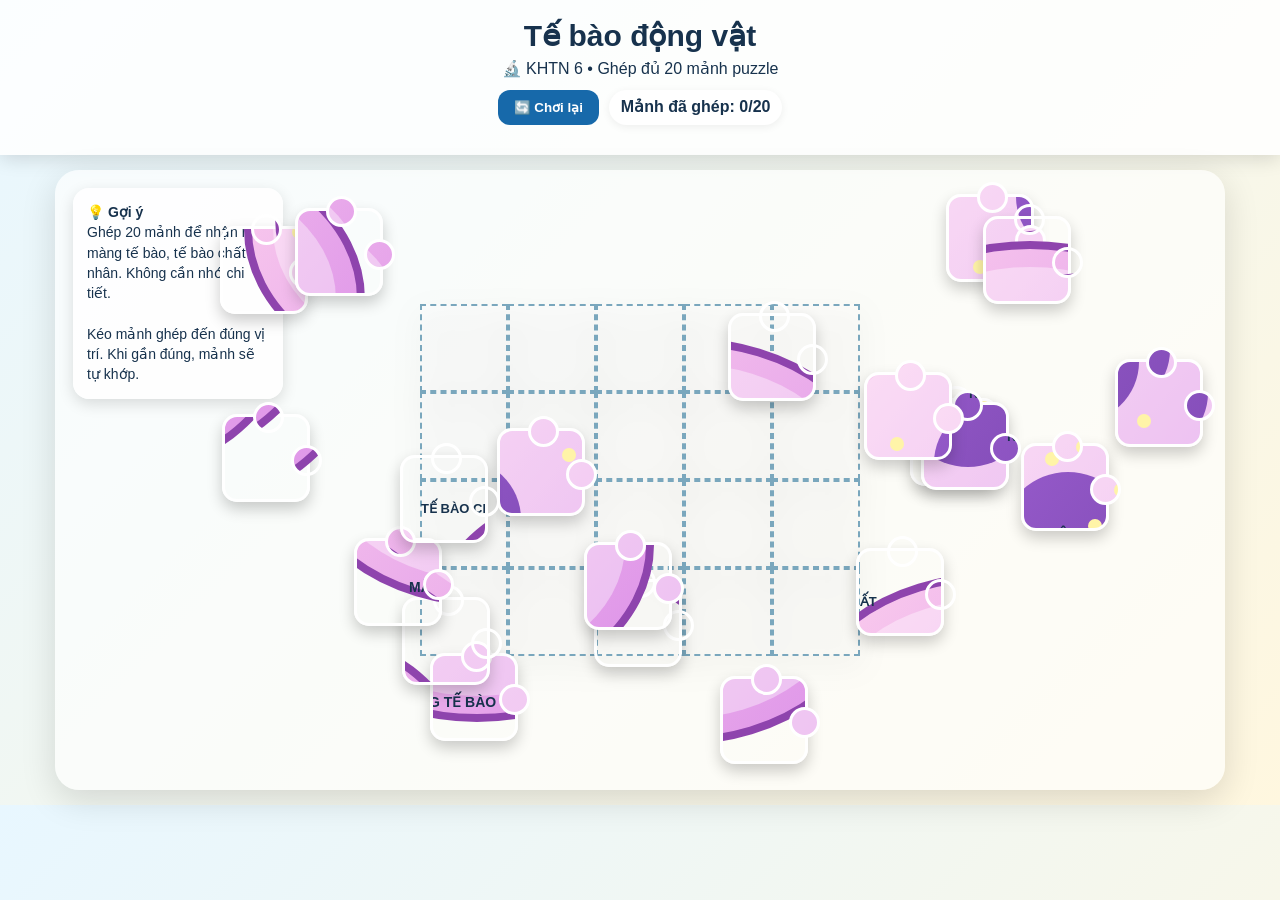
==== animal.html @ d8bb4f84 "Tạo trò chơi tế bào động vật" ====
<!doctype html><html lang="vi"><head><meta charset="utf-8"><meta name="viewport" content="width=device-width,initial-scale=1"><title>Game ghép hình – Tế bào động vật</title><link rel="stylesheet" href="style.css"></head><body data-type="animal"><header><h1 id="title">Tế bào động vật</h1><p>🔬 KHTN 6 • Ghép đủ 20 mảnh puzzle</p><div class="bar"><button class="btn" id="restart">🔄 Chơi lại</button><span class="tag">Mảnh đã ghép: <b id="count">0/20</b></span></div></header><main id="game"><div class="success">🎉 Tuyệt vời! Em đã hoàn thành hình tế bào động vật!</div><div class="board"><div class="hint">💡 <b>Gợi ý</b><br><span id="hint"></span><br><br>Kéo mảnh ghép đến đúng vị trí. Khi gần đúng, mảnh sẽ tự khớp.</div><div class="target"></div></div></main><script src="game.js"></script></body></html>
---- style.css ----
*{box-sizing:border-box}body{margin:0;font-family:Arial,sans-serif;background:linear-gradient(135deg,#e8f7ff,#fff7df);color:#17324d}header{padding:18px;text-align:center;background:rgba(255,255,255,.85);box-shadow:0 4px 18px #0002}h1{margin:0 0 6px;font-size:30px}p{margin:4px}.bar{display:flex;gap:10px;justify-content:center;flex-wrap:wrap;margin:12px}.btn{border:0;border-radius:12px;padding:10px 16px;font-weight:700;cursor:pointer;background:#1769aa;color:white}.btn:hover{transform:translateY(-1px)}#game{max-width:1200px;margin:auto;padding:15px}.board{position:relative;min-height:620px;border-radius:24px;background:rgba(255,255,255,.65);box-shadow:0 10px 35px #0002;overflow:hidden}.target{position:absolute;left:50%;top:50%;transform:translate(-50%,-50%);width:440px;height:352px;display:grid;grid-template-columns:repeat(5,88px);grid-template-rows:repeat(4,88px);filter:drop-shadow(0 10px 15px #0002)}.slot{width:88px;height:88px;border:2px dashed #7aa7bd;position:relative;background:#ffffff33}.slot.ok{border-color:#20a36a;background:#20a36a22}.piece{position:absolute;width:88px;height:88px;touch-action:none;cursor:grab;z-index:3;background-repeat:no-repeat;background-size:440px 352px;border:3px solid #fff;border-radius:15px;box-shadow:0 7px 15px #0003;transition:box-shadow .15s,transform .15s}.piece:before,.piece:after{content:"";position:absolute;border:3px solid #fff;background:inherit;border-radius:50%;z-index:-1}.piece:before{width:25px;height:25px;left:28px;top:-15px}.piece:after{width:25px;height:25px;right:-15px;top:28px}.piece.drag{cursor:grabbing;box-shadow:0 14px 25px #0004;transform:scale(1.05)}.hint{position:absolute;left:18px;top:18px;width:210px;padding:14px;border-radius:16px;background:#ffffffdd;box-shadow:0 5px 15px #0002;font-size:14px;line-height:1.45}.legend{display:flex;justify-content:center;gap:14px;flex-wrap:wrap;margin:10px}.tag{padding:7px 12px;border-radius:20px;background:white;box-shadow:0 2px 8px #0001;font-weight:700}.success{display:none;text-align:center;padding:12px;border-radius:15px;background:#dff7e8;color:#13663f;font-weight:700;margin:10px}.success.show{display:block}@media(max-width:850px){.hint{position:static;width:auto;margin:10px}.board{min-height:760px}.target{transform:translateX(-50%) scale(.78);transform-origin:top center;top:270px}.piece{transform:scale(.82);transform-origin:top left}}
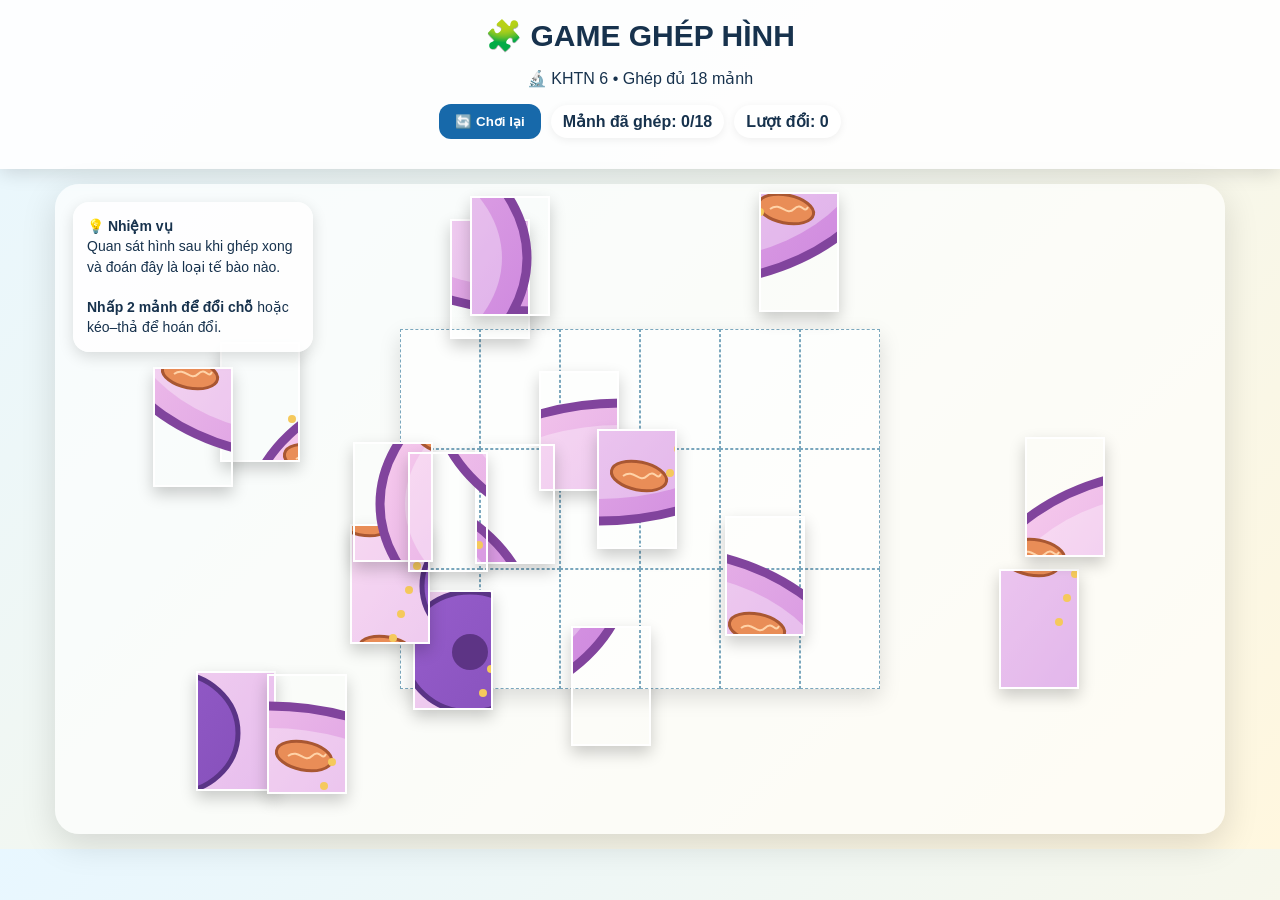
==== commit af13e5d9: "Cập nhật màn chơi 2 thành 18 mảnh không có tên tế bào" ====
--- a/animal.html
+++ b/animal.html
@@ -1 +1 @@
-<!doctype html><html lang="vi"><head><meta charset="utf-8"><meta name="viewport" content="width=device-width,initial-scale=1"><title>Game ghép hình – Tế bào động vật</title><link rel="stylesheet" href="style.css"></head><body data-type="animal"><header><h1 id="title">Tế bào động vật</h1><p>🔬 KHTN 6 • Ghép đủ 20 mảnh puzzle</p><div class="bar"><button class="btn" id="restart">🔄 Chơi lại</button><span class="tag">Mảnh đã ghép: <b id="count">0/20</b></span></div></header><main id="game"><div class="success">🎉 Tuyệt vời! Em đã hoàn thành hình tế bào động vật!</div><div class="board"><div class="hint">💡 <b>Gợi ý</b><br><span id="hint"></span><br><br>Kéo mảnh ghép đến đúng vị trí. Khi gần đúng, mảnh sẽ tự khớp.</div><div class="target"></div></div></main><script src="game.js"></script></body></html>+<!doctype html><html lang="vi"><head><meta charset="utf-8"><meta name="viewport" content="width=device-width,initial-scale=1"><title>Game ghép hình – Mảnh ghép 2</title><link rel="stylesheet" href="style.css"></head><body data-type="animal"><header><h1>🧩 GAME GHÉP HÌNH</h1><p>🔬 KHTN 6 • Ghép đủ 18 mảnh</p><div class="bar"><button class="btn" id="restart">🔄 Chơi lại</button><span class="tag">Mảnh đã ghép: <b id="count">0/18</b></span><span class="tag">Lượt đổi: <b id="moves">0</b></span></div></header><main id="game"><div class="success">🎉 Xuất sắc! Em đã hoàn thành hình. Hãy quan sát và đoán đây là loại tế bào nào.</div><div class="board"><div class="hint">💡 <b>Nhiệm vụ</b><br><span id="hint"></span><br><br><b>Nhấp 2 mảnh để đổi chỗ</b> hoặc kéo–thả để hoán đổi.</div><div class="target"></div></div></main><script src="game.js"></script></body></html>
--- a/style.css
+++ b/style.css
@@ -1 +1 @@
-*{box-sizing:border-box}body{margin:0;font-family:Arial,sans-serif;background:linear-gradient(135deg,#e8f7ff,#fff7df);color:#17324d}header{padding:18px;text-align:center;background:rgba(255,255,255,.85);box-shadow:0 4px 18px #0002}h1{margin:0 0 6px;font-size:30px}p{margin:4px}.bar{display:flex;gap:10px;justify-content:center;flex-wrap:wrap;margin:12px}.btn{border:0;border-radius:12px;padding:10px 16px;font-weight:700;cursor:pointer;background:#1769aa;color:white}.btn:hover{transform:translateY(-1px)}#game{max-width:1200px;margin:auto;padding:15px}.board{position:relative;min-height:620px;border-radius:24px;background:rgba(255,255,255,.65);box-shadow:0 10px 35px #0002;overflow:hidden}.target{position:absolute;left:50%;top:50%;transform:translate(-50%,-50%);width:440px;height:352px;display:grid;grid-template-columns:repeat(5,88px);grid-template-rows:repeat(4,88px);filter:drop-shadow(0 10px 15px #0002)}.slot{width:88px;height:88px;border:2px dashed #7aa7bd;position:relative;background:#ffffff33}.slot.ok{border-color:#20a36a;background:#20a36a22}.piece{position:absolute;width:88px;height:88px;touch-action:none;cursor:grab;z-index:3;background-repeat:no-repeat;background-size:440px 352px;border:3px solid #fff;border-radius:15px;box-shadow:0 7px 15px #0003;transition:box-shadow .15s,transform .15s}.piece:before,.piece:after{content:"";position:absolute;border:3px solid #fff;background:inherit;border-radius:50%;z-index:-1}.piece:before{width:25px;height:25px;left:28px;top:-15px}.piece:after{width:25px;height:25px;right:-15px;top:28px}.piece.drag{cursor:grabbing;box-shadow:0 14px 25px #0004;transform:scale(1.05)}.hint{position:absolute;left:18px;top:18px;width:210px;padding:14px;border-radius:16px;background:#ffffffdd;box-shadow:0 5px 15px #0002;font-size:14px;line-height:1.45}.legend{display:flex;justify-content:center;gap:14px;flex-wrap:wrap;margin:10px}.tag{padding:7px 12px;border-radius:20px;background:white;box-shadow:0 2px 8px #0001;font-weight:700}.success{display:none;text-align:center;padding:12px;border-radius:15px;background:#dff7e8;color:#13663f;font-weight:700;margin:10px}.success.show{display:block}@media(max-width:850px){.hint{position:static;width:auto;margin:10px}.board{min-height:760px}.target{transform:translateX(-50%) scale(.78);transform-origin:top center;top:270px}.piece{transform:scale(.82);transform-origin:top left}}+*{box-sizing:border-box}body{margin:0;font-family:Arial,sans-serif;background:linear-gradient(135deg,#e8f7ff,#fff7df);color:#17324d}header{padding:18px;text-align:center;background:rgba(255,255,255,.9);box-shadow:0 4px 18px #0002}h1{margin:0 0 6px;font-size:30px}.bar{display:flex;gap:10px;justify-content:center;align-items:center;flex-wrap:wrap;margin:12px}.btn{border:0;border-radius:12px;padding:10px 16px;font-weight:700;cursor:pointer;background:#1769aa;color:white}.btn:hover{transform:translateY(-1px)}#game{max-width:1200px;margin:auto;padding:15px}.board{position:relative;min-height:650px;border-radius:24px;background:rgba(255,255,255,.65);box-shadow:0 10px 35px #0002;overflow:hidden}.target{position:absolute;left:50%;top:50%;transform:translate(-50%,-50%);width:480px;height:360px;display:grid;grid-template-columns:repeat(6,80px);grid-template-rows:repeat(3,120px);background:#ffffff66;box-shadow:0 8px 20px #0002}.slot{width:80px;height:120px;border:1px dashed #7aa7bd;background:#ffffff22}.slot.ok{border-color:#20a36a;background:#20a36a22}.piece{position:absolute;width:80px;height:120px;touch-action:none;cursor:grab;z-index:3;background-repeat:no-repeat;border:2px solid #fff;box-shadow:0 7px 15px #0003;transition:box-shadow .15s,transform .15s}.piece.selected{outline:4px solid #ffb000;z-index:10}.piece.drag{cursor:grabbing;box-shadow:0 14px 25px #0004;transform:scale(1.03)}.hint{position:absolute;left:18px;top:18px;width:240px;padding:14px;border-radius:16px;background:#ffffffdd;box-shadow:0 5px 15px #0002;font-size:14px;line-height:1.45;z-index:5}.tag{padding:7px 12px;border-radius:20px;background:white;box-shadow:0 2px 8px #0001;font-weight:700}.success{display:none;text-align:center;padding:12px;border-radius:15px;background:#dff7e8;color:#13663f;font-weight:700;margin:10px}.success.show{display:block}@media(max-width:850px){.hint{position:static;width:auto;margin:10px}.board{min-height:760px}.target{transform:translateX(-50%) scale(.72);transform-origin:top center;top:280px}.piece{transform:scale(.72);transform-origin:top left}.piece.selected{transform:scale(.76)}}
